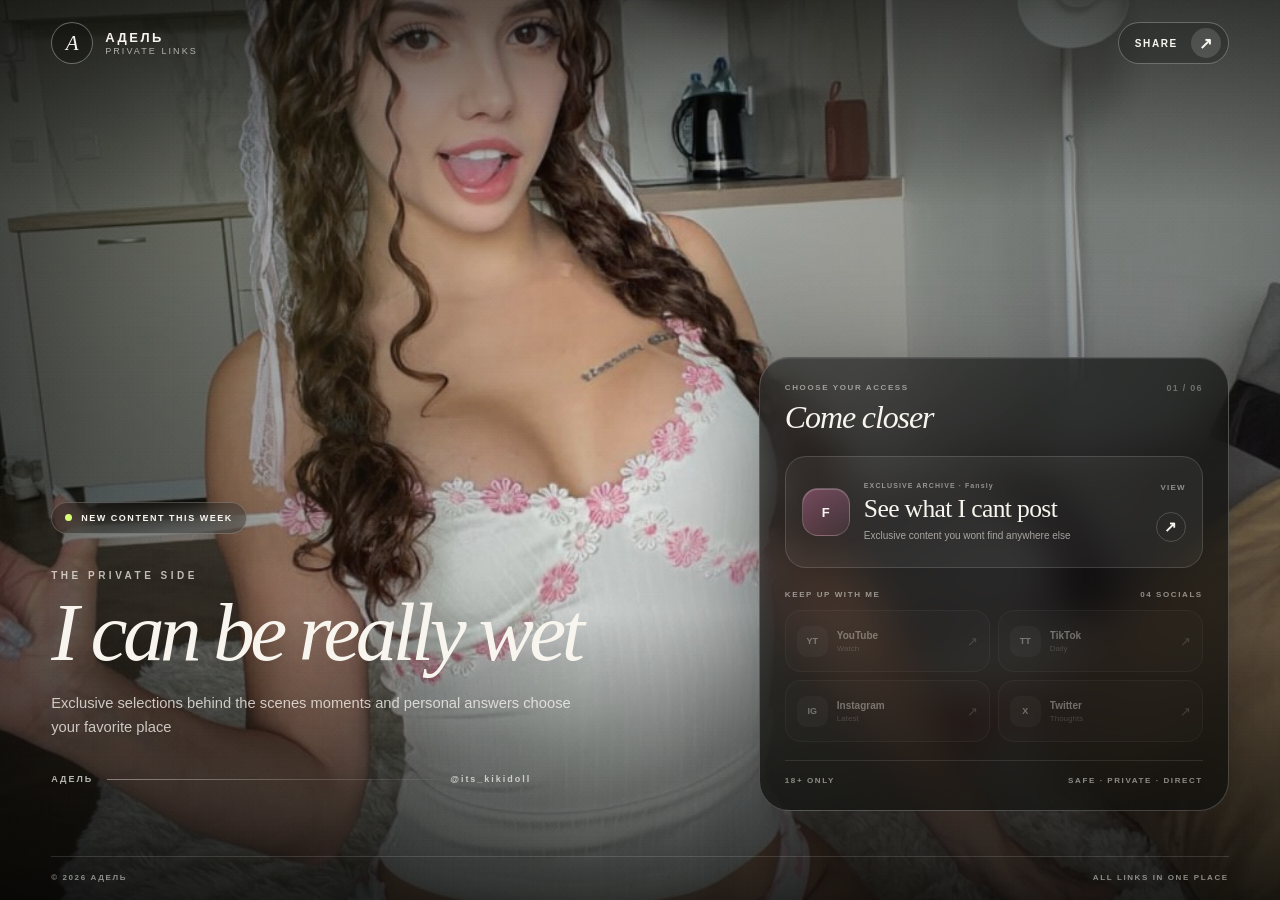
==== links/its_kikidoll/1/index.html @ 2ea67261 "Publish Адель · Твиттер @Kik1Doll" ====
<!doctype html>
<html lang="en">
<head>
  <meta charset="utf-8">
  <meta name="viewport" content="width=device-width,initial-scale=1,viewport-fit=cover">
  <title>АДЕЛЬ Private Links</title>
  <meta name="description" content="Exclusive selections behind the scenes moments and personal answers choose your favorite place">
  <meta property="og:title" content="АДЕЛЬ Private Links">
  <meta property="og:description" content="Exclusive selections behind the scenes moments and personal answers choose your favorite place">
  <meta property="og:type" content="website">
  <meta property="og:image" content="media/og.jpg">
  <meta name="twitter:card" content="summary_large_image">
  <meta name="twitter:title" content="АДЕЛЬ Private Links">
  <meta name="twitter:description" content="Exclusive selections behind the scenes moments and personal answers choose your favorite place">
  <meta name="twitter:image" content="media/og.jpg">
  <meta name="theme-color" content="#11150f">
  <link rel="icon" href="media/favicon.jpg">
  <style>
    :root{--ink:#f8f5ef;--muted:#f8f5efa8;--line:#ffffff24;--surface:#0b0c0bad;--blue:#6fd5ff;--pink:#ff8cc7;--lime:#d7ff75;--display:"Bodoni 72","Iowan Old Style","Times New Roman",serif;--sans:Inter,ui-sans-serif,-apple-system,BlinkMacSystemFont,"Segoe UI",sans-serif}
    *{box-sizing:border-box}
    html{min-width:320px;scroll-behavior:smooth;background:#11150f}
    body{min-width:320px;margin:0;background:#11150f;color:var(--ink);font-family:var(--sans);text-rendering:optimizeLegibility;-webkit-font-smoothing:antialiased}
    button,a{-webkit-tap-highlight-color:transparent}
    button{font:inherit}
    a{color:inherit;text-decoration:none}
    ::selection{background:var(--lime);color:#11150f}
    .link-hub{isolation:isolate;min-height:100svh;position:relative;overflow:hidden;background:#11150f}
    .media-layer,.poster-layer,.background-media,.color-wash,.edge-shade,.noise{position:fixed;inset:0}
    .media-layer{z-index:-2;overflow:hidden;background:#11150f}
    .poster-layer{background:linear-gradient(#0b0f0a1f,#0b0f0a1f),url("media/poster.jpg") center 43%/cover no-repeat;transform:scale(1.02)}
    .background-media{width:100%;height:100%;border:0;object-fit:cover;object-position:center 43%;opacity:0;transform:scale(1.018);transition:opacity 1.15s cubic-bezier(.4,0,.2,1)}
    .background-media:nth-of-type(2){object-position:center 48%}
    .background-media:nth-of-type(3){object-position:center 44%}
    .background-media.is-active{opacity:1}
    .color-wash{pointer-events:none;background:radial-gradient(circle at 14% 26%,#d7ff752e,transparent 31%),radial-gradient(circle at 80% 74%,#ff66ad29,transparent 34%),linear-gradient(102deg,#0709071a 0%,#0709076b 54%,#070907ad 100%);mix-blend-mode:screen}
    .edge-shade{pointer-events:none;background:linear-gradient(#0405048c 0%,transparent 23% 68%,#040504cc 100%),linear-gradient(90deg,#04050499 0%,#04050414 46%,#04050475 100%)}
    .noise{pointer-events:none;opacity:.12;background-image:repeating-radial-gradient(circle at 18% 27%,#ffffff3d 0 .45px,transparent .8px 3px),repeating-radial-gradient(circle at 72% 68%,#00000047 0 .55px,transparent .9px 4px);background-size:5px 5px,7px 7px;mix-blend-mode:soft-light}
    .page-shell{width:min(100%,1480px);min-height:100svh;margin:0 auto;padding:22px clamp(22px,4vw,64px) 18px;display:grid;grid-template-rows:auto 1fr auto}
    .topbar,.panel-heading,.social-heading,.panel-footer,.page-footer{display:flex;align-items:center;justify-content:space-between;gap:16px}
    .topbar{gap:20px;animation:fade-down .7s 80ms both cubic-bezier(.22,1,.36,1)}
    .brand{display:inline-flex;align-items:center;gap:12px}
    .brand-mark{width:42px;height:42px;display:grid;place-items:center;border:1px solid #ffffff57;border-radius:50%;background:#0b0c0b4d;backdrop-filter:blur(12px);font-family:var(--display);font-size:21px;font-style:italic}
    .brand-copy{display:grid;gap:3px;line-height:1}
    .brand-copy strong{font-size:13px;letter-spacing:.19em}
    .brand-copy small{color:var(--muted);font-size:9px;letter-spacing:.23em}
    .share-button{min-height:42px;padding:0 7px 0 16px;display:inline-flex;align-items:center;gap:13px;border:1px solid #ffffff47;border-radius:999px;background:#0a0a0a38;color:var(--ink);cursor:pointer;backdrop-filter:blur(12px);font-size:10px;font-weight:800;letter-spacing:.16em;transition:.24s}
    .share-button:hover{border-color:var(--lime);background:var(--lime);color:#11150f;transform:translateY(-2px)}
    .share-arrow{width:30px;height:30px;display:grid;place-items:center;border-radius:50%;background:#ffffff24;font-size:16px;transition:transform .24s}
    .share-button:hover .share-arrow{transform:rotate(45deg)}
    .main-grid{min-height:0;padding:clamp(44px,9vh,112px) 0 clamp(30px,5vh,58px);display:grid;grid-template-columns:minmax(0,1fr) minmax(390px,470px);align-items:end;gap:clamp(48px,7vw,116px)}
    .hero-copy{max-width:770px;padding-bottom:clamp(10px,3vh,36px);animation:hero-in .9s .12s both cubic-bezier(.22,1,.36,1)}
    .status-pill{width:fit-content;min-height:32px;padding:0 13px;display:inline-flex;align-items:center;gap:9px;border:1px solid #fff3;border-radius:999px;background:#08090847;backdrop-filter:blur(12px);font-size:9px;font-weight:800;letter-spacing:.17em}
    .status-dot{width:7px;height:7px;border-radius:50%;background:var(--lime);box-shadow:0 0 #d7ff7573;animation:pulse 2.2s infinite}
    .eyebrow{margin:clamp(28px,4vh,48px) 0 16px;color:#f8f5efb8;font-size:10px;font-weight:800;letter-spacing:.35em}
    h1{max-width:760px;margin:0;font-family:var(--display);font-size:clamp(54px,6.5vw,104px);font-weight:400;line-height:.86;letter-spacing:-.055em;text-wrap:balance;text-shadow:0 12px 44px #00000042}
    h1:first-line{font-style:italic}
    .hero-description{max-width:535px;margin:24px 0 0;color:#f8f5efc4;font-size:clamp(14px,1.15vw,17px);line-height:1.62}
    .profile-signature{max-width:480px;margin-top:34px;display:grid;grid-template-columns:auto minmax(40px,1fr) auto;align-items:center;gap:14px;color:#f8f5efb8;font-size:9px;font-weight:800;letter-spacing:.22em}
    .signature-line{height:1px;background:linear-gradient(90deg,#fff6,#ffffff0d)}
    .link-panel{width:100%;padding:25px;border:1px solid #fff3;border-radius:30px;background:linear-gradient(145deg,#ffffff1a,transparent 32%),var(--surface);backdrop-filter:blur(20px) saturate(125%);box-shadow:0 34px 110px #0000005c,inset 0 1px #ffffff14;animation:panel-in .9s .18s both cubic-bezier(.22,1,.36,1)}
    .panel-heading{align-items:flex-start;margin-bottom:20px}
    .panel-heading p,.social-heading,.panel-footer,.page-footer{color:#f8f5ef85;font-size:8px;font-weight:800;letter-spacing:.2em}
    .panel-heading p{margin:0 0 7px}
    .panel-heading h2{margin:0;font-family:var(--display);font-size:32px;font-weight:400;font-style:italic;letter-spacing:-.035em}
    .panel-number{color:#f8f5ef57;font-size:9px;font-weight:800;letter-spacing:.14em}
    .primary-links{display:grid;gap:10px}
    .primary-link{min-height:112px;padding:16px;position:relative;overflow:hidden;display:grid;grid-template-columns:auto 1fr auto;align-items:center;gap:14px;border:1px solid #ffffff24;border-radius:21px;background:#ffffff0e;transition:.28s}
    .primary-link:hover{border-color:#ffffff70;background:#ffffff1b;transform:translateY(-4px) scale(1.008)}
    .link-monogram{width:48px;height:48px;display:grid;place-items:center;border:1px solid #ffffff2e;border-radius:16px;background:linear-gradient(145deg,#6fd5ff52,#6fd5ff14);font-size:13px;font-weight:900;box-shadow:inset 0 1px #fff3}
    .primary-link.pink .link-monogram{background:linear-gradient(145deg,#ff8cc757,#ff8cc714)}
    .link-copy{min-width:0;display:grid;gap:5px}
    .link-eyebrow{color:#f8f5ef80;font-size:7px;font-weight:900;letter-spacing:.16em}
    .link-copy strong{font-family:var(--display);font-size:clamp(21px,2vw,26px);font-weight:400;letter-spacing:-.025em}
    .link-copy small{overflow:hidden;color:#f8f5ef99;font-size:10px;line-height:1.35;text-overflow:ellipsis;white-space:nowrap}
    .link-action{display:grid;justify-items:end;gap:20px;color:#f8f5ef80;font-size:8px;font-weight:900;letter-spacing:.15em}
    .link-action span:last-child{width:30px;height:30px;display:grid;place-items:center;border:1px solid #ffffff2e;border-radius:50%;color:var(--ink);font-size:15px;transition:.24s}
    .primary-link:hover .link-action span:last-child{background:var(--ink);color:#11150f;transform:rotate(45deg)}
    .social-section{margin-top:22px}
    .social-heading{margin-bottom:11px}
    .social-grid{display:grid;grid-template-columns:repeat(2,minmax(0,1fr));gap:8px}
    .social-link{min-height:62px;padding:10px 11px;display:grid;grid-template-columns:auto 1fr auto;align-items:center;gap:9px;border:1px solid #ffffff1c;border-radius:16px;background:#ffffff09;transition:.24s}
    .social-link:hover{border-color:#ffffff4d;background:#ffffff16;transform:translateY(-3px)}
    .social-link.is-disabled{opacity:.38;cursor:not-allowed}
    .social-link.is-disabled:hover{border-color:#ffffff1c;background:#ffffff09;transform:none}
    .social-monogram{width:31px;height:31px;display:grid;place-items:center;border-radius:10px;background:#ffffff17;font-size:9px;font-weight:900}
    .social-copy{min-width:0;display:grid;gap:3px}
    .social-copy strong{overflow:hidden;font-size:10px;text-overflow:ellipsis;white-space:nowrap}
    .social-copy small{color:#f8f5ef73;font-size:8px}
    .social-arrow{color:#f8f5ef6b;font-size:13px;transition:.22s}
    .social-link:hover .social-arrow{color:var(--lime);transform:translate(2px,-2px)}
    .panel-footer{margin-top:18px;padding-top:15px;border-top:1px solid #ffffff1a}
    .page-footer{padding-top:16px;border-top:1px solid #ffffff21;animation:fade-up .8s .5s both}
    .share-button:focus-visible,.primary-link:focus-visible,.social-link:focus-visible,.brand:focus-visible{outline:2px solid var(--lime);outline-offset:4px}
    @keyframes fade-down{from{opacity:0;transform:translateY(-18px)}}
    @keyframes fade-up{from{opacity:0;transform:translateY(18px)}}
    @keyframes hero-in{from{opacity:0;transform:translateY(38px)}}
    @keyframes panel-in{from{opacity:0;transform:translateY(34px) scale(.975)}}
    @keyframes pulse{50%{opacity:.5}}
    @media(max-width:980px){.link-hub{overflow:visible}.main-grid{padding-top:56px;grid-template-columns:1fr;align-items:start;gap:44px}.hero-copy{max-width:680px;padding:6vh 0 0}.link-panel{max-width:620px;justify-self:end}}
    @media(max-width:620px){.page-shell{padding:16px 14px 13px}.brand-mark{width:38px;height:38px}.brand-copy strong{font-size:11px}.main-grid{padding:34px 0 28px;gap:34px}.hero-copy{padding-top:7vh}.eyebrow{margin:26px 0 12px}h1{font-size:clamp(48px,15vw,68px)}.hero-description{margin-top:19px;font-size:13px}.link-panel{padding:17px;border-radius:25px}.primary-link{min-height:105px;padding:13px;grid-template-columns:auto 1fr}.link-action{position:absolute;top:13px;right:13px}.social-grid{grid-template-columns:1fr}.page-footer{font-size:7px}}
    @media(max-width:390px){.brand-copy small,.share-button>span:first-child{display:none}.share-button{padding-left:5px}h1{font-size:46px}.link-copy small{max-width:175px}}
    @media(prefers-reduced-motion:reduce){html{scroll-behavior:auto}.background-media{display:none}*{animation-duration:.01ms!important;transition-duration:.01ms!important}}
  </style>
</head>
<body>
  <main class="link-hub">
    <div class="media-layer" aria-hidden="true">
      <div class="poster-layer"></div>
      <video class="background-media is-active" muted playsinline preload="metadata" autoplay poster="media/poster.jpg" src="media/background-1.mp4"></video>
      <div class="color-wash"></div>
      <div class="edge-shade"></div>
      <div class="noise"></div>
    </div>
    <div class="page-shell">
      <header class="topbar">
        <a class="brand" href="#top" aria-label="Back to the top">
          <span class="brand-mark" aria-hidden="true">А</span>
          <span class="brand-copy"><strong>АДЕЛЬ</strong><small>PRIVATE LINKS</small></span>
        </a>
        <button class="share-button" type="button"><span class="share-label">SHARE</span><span class="share-arrow" aria-hidden="true">↗</span></button>
      </header>
      <section class="main-grid" id="top">
        <div class="hero-copy">
          <div class="status-pill"><span class="status-dot" aria-hidden="true"></span>NEW CONTENT THIS WEEK</div>
          <p class="eyebrow">THE PRIVATE SIDE</p>
          <h1>I can be really wet</h1>
          <p class="hero-description">Exclusive selections behind the scenes moments and personal answers choose your favorite place</p>
          <div class="profile-signature"><span>АДЕЛЬ</span><span class="signature-line" aria-hidden="true"></span><span>@its_kikidoll</span></div>
        </div>
        <div class="link-panel">
          <div class="panel-heading"><div><p>CHOOSE YOUR ACCESS</p><h2>Come closer</h2></div><span class="panel-number">01 / 06</span></div>
          <div class="primary-links">
            <a class="primary-link pink" href="https://fansly.com/its_kikidoll/t7" target="_blank" rel="noopener noreferrer" aria-label="Open Fansly" data-analytics-kind="fansly" data-analytics-name="Fansly">
              <span class="link-monogram">F</span>
              <span class="link-copy"><span class="link-eyebrow">EXCLUSIVE ARCHIVE · Fansly</span><strong>See what I cant post</strong><small>Exclusive content you wont find anywhere else</small></span>
              <span class="link-action"><span>VIEW</span><span aria-hidden="true">↗</span></span>
            </a>
          </div>
          <div class="social-section">
            <div class="social-heading"><span>KEEP UP WITH ME</span><span>04 SOCIALS</span></div>
            <div class="social-grid">
              <span class="social-link is-disabled" aria-label="YouTube is not connected">
    <span class="social-monogram">YT</span>
    <span class="social-copy"><strong>YouTube</strong><small>Watch</small></span>
    <span class="social-arrow" aria-hidden="true">↗</span></span>
              <span class="social-link is-disabled" aria-label="TikTok is not connected">
    <span class="social-monogram">TT</span>
    <span class="social-copy"><strong>TikTok</strong><small>Daily</small></span>
    <span class="social-arrow" aria-hidden="true">↗</span></span>
              <span class="social-link is-disabled" aria-label="Instagram is not connected">
    <span class="social-monogram">IG</span>
    <span class="social-copy"><strong>Instagram</strong><small>Latest</small></span>
    <span class="social-arrow" aria-hidden="true">↗</span></span>
              <span class="social-link is-disabled" aria-label="Twitter is not connected">
    <span class="social-monogram">X</span>
    <span class="social-copy"><strong>Twitter</strong><small>Thoughts</small></span>
    <span class="social-arrow" aria-hidden="true">↗</span></span>
            </div>
          </div>
          <div class="panel-footer"><span>18+ ONLY</span><span>SAFE · PRIVATE · DIRECT</span></div>
        </div>
      </section>
      <footer class="page-footer"><span>© 2026 АДЕЛЬ</span><span>ALL LINKS IN ONE PLACE</span></footer>
    </div>
  </main>
  <script>
    (() => {
      const videos = [...document.querySelectorAll(".background-media")];
      let active = 0;
      const play = (index) => {
        if (!videos.length) return;
        videos.forEach((video, current) => {
          video.classList.toggle("is-active", current === index);
          if (current !== index) {
            video.pause();
            video.currentTime = 0;
          }
        });
        videos[index].play().catch(() => {});
      };
      videos.forEach((video, index) => {
        video.addEventListener("ended", () => {
          active = (index + 1) % videos.length;
          play(active);
        });
      });
      play(active);
      const share = document.querySelector(".share-button");
      const label = document.querySelector(".share-label");
      share?.addEventListener("click", async () => {
        try {
          if (navigator.share) {
            await navigator.share({ title: document.title, url: location.href });
          } else {
            await navigator.clipboard.writeText(location.href);
            label.textContent = "COPIED";
            setTimeout(() => { label.textContent = "SHARE"; }, 1600);
          }
        } catch {}
      });
    })();
  </script>
  <script>
    (() => {
      const config = {"endpoint":"https://james-link-analytics.julliaxxx228.workers.dev","modelSlug":"its_kikidoll","linkPath":"its_kikidoll/1","linkSlug":"1","section":"nonExplicit","format":"short","destination":"Твиттер @Kik1Doll"};
      const storageKey = "james-link-session";
      const fallbackId = () => Date.now().toString(36) + "-" + Math.random().toString(36).slice(2);
      const eventId = () => (globalThis.crypto?.randomUUID?.() || fallbackId()).replace(/[^a-zA-Z0-9:_-]/g, "-");
      let sessionId = "";
      try {
        sessionId = sessionStorage.getItem(storageKey) || eventId();
        sessionStorage.setItem(storageKey, sessionId);
      } catch {
        sessionId = eventId();
      }
      const send = (eventType, targetKind, targetName = "") => {
        const body = JSON.stringify({
          eventId: eventId(),
          eventType,
          targetKind,
          targetName,
          modelSlug: config.modelSlug,
          linkPath: config.linkPath,
          linkSlug: config.linkSlug,
          section: config.section,
          format: config.format,
          destination: config.destination,
          sessionId
        });
        const url = config.endpoint + "/v1/events";
        try {
          if (navigator.sendBeacon?.(url, new Blob([body], { type: "text/plain;charset=UTF-8" }))) return;
        } catch {}
        fetch(url, {
          method: "POST",
          body,
          headers: { "content-type": "text/plain;charset=UTF-8" },
          mode: "cors",
          keepalive: true
        }).catch(() => {});
      };
      send("page_view", "page");
      document.querySelectorAll("[data-analytics-kind]").forEach((element) => {
        element.addEventListener("click", () => {
          send(
            "click",
            element.dataset.analyticsKind,
            element.dataset.analyticsName || ""
          );
        }, { capture: true });
      });
    })();
  </script>
</body>
</html>
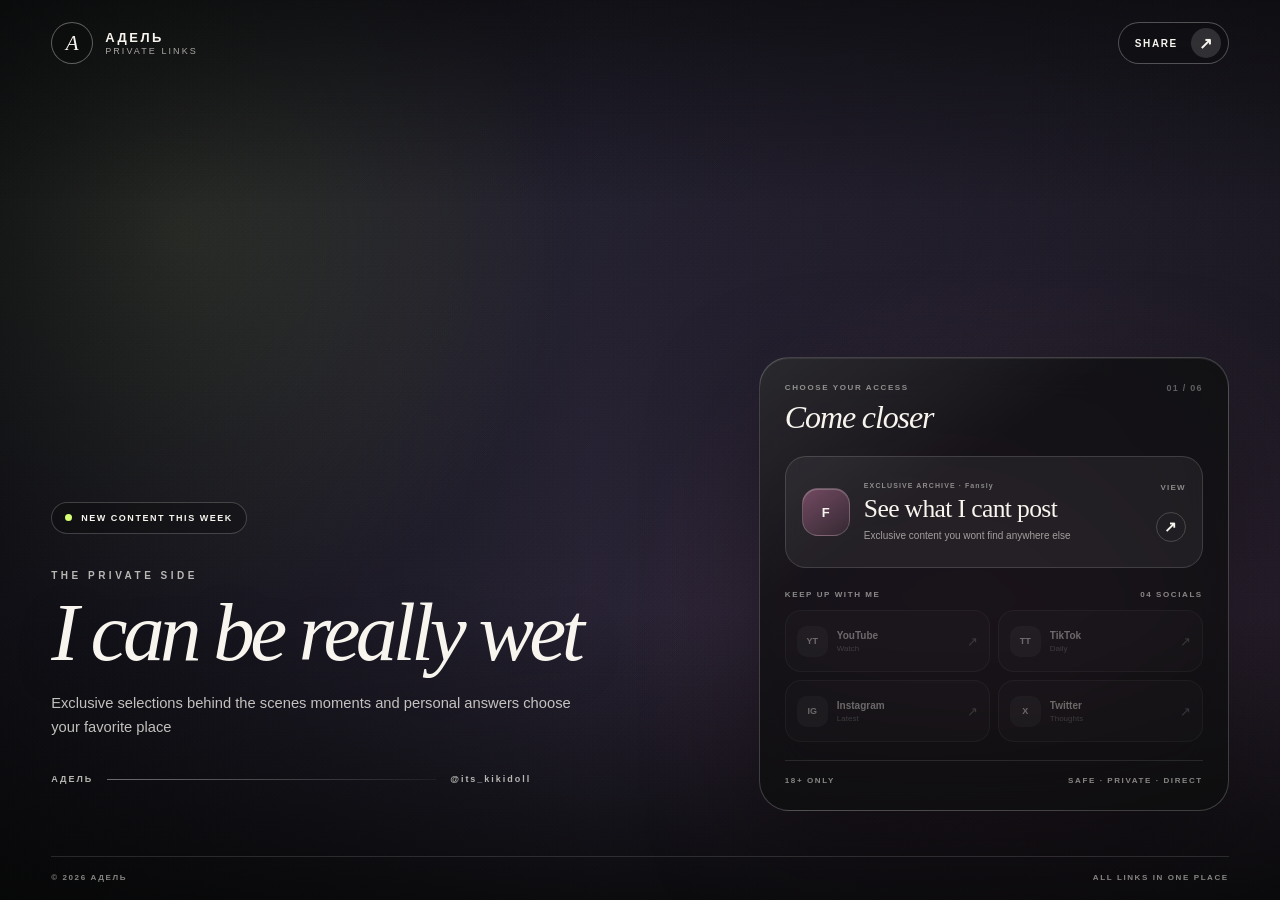
==== commit 998a281c: "Publish Адель · Твиттер @Kik1Doll" ====
--- a/links/its_kikidoll/1/index.html
+++ b/links/its_kikidoll/1/index.html
@@ -8,13 +8,13 @@
   <meta property="og:title" content="АДЕЛЬ Private Links">
   <meta property="og:description" content="Exclusive selections behind the scenes moments and personal answers choose your favorite place">
   <meta property="og:type" content="website">
-  <meta property="og:image" content="media/og.jpg">
+  <meta property="og:image" content="media/neutral.svg">
   <meta name="twitter:card" content="summary_large_image">
   <meta name="twitter:title" content="АДЕЛЬ Private Links">
   <meta name="twitter:description" content="Exclusive selections behind the scenes moments and personal answers choose your favorite place">
-  <meta name="twitter:image" content="media/og.jpg">
+  <meta name="twitter:image" content="media/neutral.svg">
   <meta name="theme-color" content="#11150f">
-  <link rel="icon" href="media/favicon.jpg">
+  <link rel="icon" href="media/neutral.svg">
   <style>
     :root{--ink:#f8f5ef;--muted:#f8f5efa8;--line:#ffffff24;--surface:#0b0c0bad;--blue:#6fd5ff;--pink:#ff8cc7;--lime:#d7ff75;--display:"Bodoni 72","Iowan Old Style","Times New Roman",serif;--sans:Inter,ui-sans-serif,-apple-system,BlinkMacSystemFont,"Segoe UI",sans-serif}
     *{box-sizing:border-box}
@@ -27,7 +27,7 @@
     .link-hub{isolation:isolate;min-height:100svh;position:relative;overflow:hidden;background:#11150f}
     .media-layer,.poster-layer,.background-media,.color-wash,.edge-shade,.noise{position:fixed;inset:0}
     .media-layer{z-index:-2;overflow:hidden;background:#11150f}
-    .poster-layer{background:linear-gradient(#0b0f0a1f,#0b0f0a1f),url("media/poster.jpg") center 43%/cover no-repeat;transform:scale(1.02)}
+    .poster-layer{background:linear-gradient(#0b0f0a1f,#0b0f0a1f),url("media/neutral.svg") center 43%/cover no-repeat;transform:scale(1.02)}
     .background-media{width:100%;height:100%;border:0;object-fit:cover;object-position:center 43%;opacity:0;transform:scale(1.018);transition:opacity 1.15s cubic-bezier(.4,0,.2,1)}
     .background-media:nth-of-type(2){object-position:center 48%}
     .background-media:nth-of-type(3){object-position:center 44%}
@@ -106,7 +106,7 @@
   <main class="link-hub">
     <div class="media-layer" aria-hidden="true">
       <div class="poster-layer"></div>
-      <video class="background-media is-active" muted playsinline preload="metadata" autoplay poster="media/poster.jpg" src="media/background-1.mp4"></video>
+      
       <div class="color-wash"></div>
       <div class="edge-shade"></div>
       <div class="noise"></div>
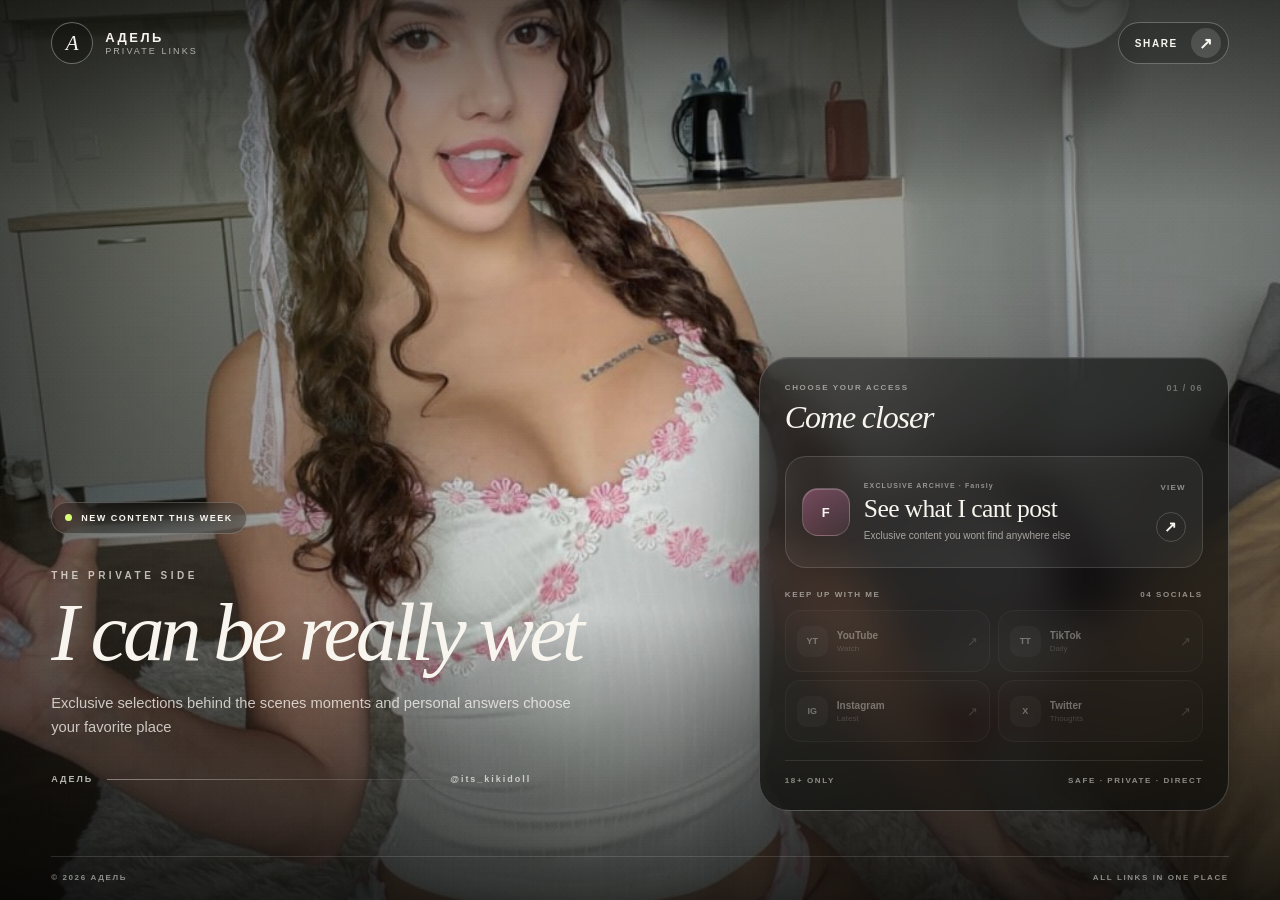
==== commit 74a77fb6: "Publish Адель · Твиттер @Kik1Doll" ====
--- a/links/its_kikidoll/1/index.html
+++ b/links/its_kikidoll/1/index.html
@@ -8,13 +8,13 @@
   <meta property="og:title" content="АДЕЛЬ Private Links">
   <meta property="og:description" content="Exclusive selections behind the scenes moments and personal answers choose your favorite place">
   <meta property="og:type" content="website">
-  <meta property="og:image" content="media/neutral.svg">
+  <meta property="og:image" content="media/og.jpg">
   <meta name="twitter:card" content="summary_large_image">
   <meta name="twitter:title" content="АДЕЛЬ Private Links">
   <meta name="twitter:description" content="Exclusive selections behind the scenes moments and personal answers choose your favorite place">
-  <meta name="twitter:image" content="media/neutral.svg">
+  <meta name="twitter:image" content="media/og.jpg">
   <meta name="theme-color" content="#11150f">
-  <link rel="icon" href="media/neutral.svg">
+  <link rel="icon" href="media/favicon.jpg">
   <style>
     :root{--ink:#f8f5ef;--muted:#f8f5efa8;--line:#ffffff24;--surface:#0b0c0bad;--blue:#6fd5ff;--pink:#ff8cc7;--lime:#d7ff75;--display:"Bodoni 72","Iowan Old Style","Times New Roman",serif;--sans:Inter,ui-sans-serif,-apple-system,BlinkMacSystemFont,"Segoe UI",sans-serif}
     *{box-sizing:border-box}
@@ -27,7 +27,7 @@
     .link-hub{isolation:isolate;min-height:100svh;position:relative;overflow:hidden;background:#11150f}
     .media-layer,.poster-layer,.background-media,.color-wash,.edge-shade,.noise{position:fixed;inset:0}
     .media-layer{z-index:-2;overflow:hidden;background:#11150f}
-    .poster-layer{background:linear-gradient(#0b0f0a1f,#0b0f0a1f),url("media/neutral.svg") center 43%/cover no-repeat;transform:scale(1.02)}
+    .poster-layer{background:linear-gradient(#0b0f0a1f,#0b0f0a1f),url("media/poster.jpg") center 43%/cover no-repeat;transform:scale(1.02)}
     .background-media{width:100%;height:100%;border:0;object-fit:cover;object-position:center 43%;opacity:0;transform:scale(1.018);transition:opacity 1.15s cubic-bezier(.4,0,.2,1)}
     .background-media:nth-of-type(2){object-position:center 48%}
     .background-media:nth-of-type(3){object-position:center 44%}
@@ -106,7 +106,7 @@
   <main class="link-hub">
     <div class="media-layer" aria-hidden="true">
       <div class="poster-layer"></div>
-      
+      <video class="background-media is-active" muted playsinline preload="metadata" autoplay poster="media/poster.jpg" src="media/background-1.mp4"></video>
       <div class="color-wash"></div>
       <div class="edge-shade"></div>
       <div class="noise"></div>
